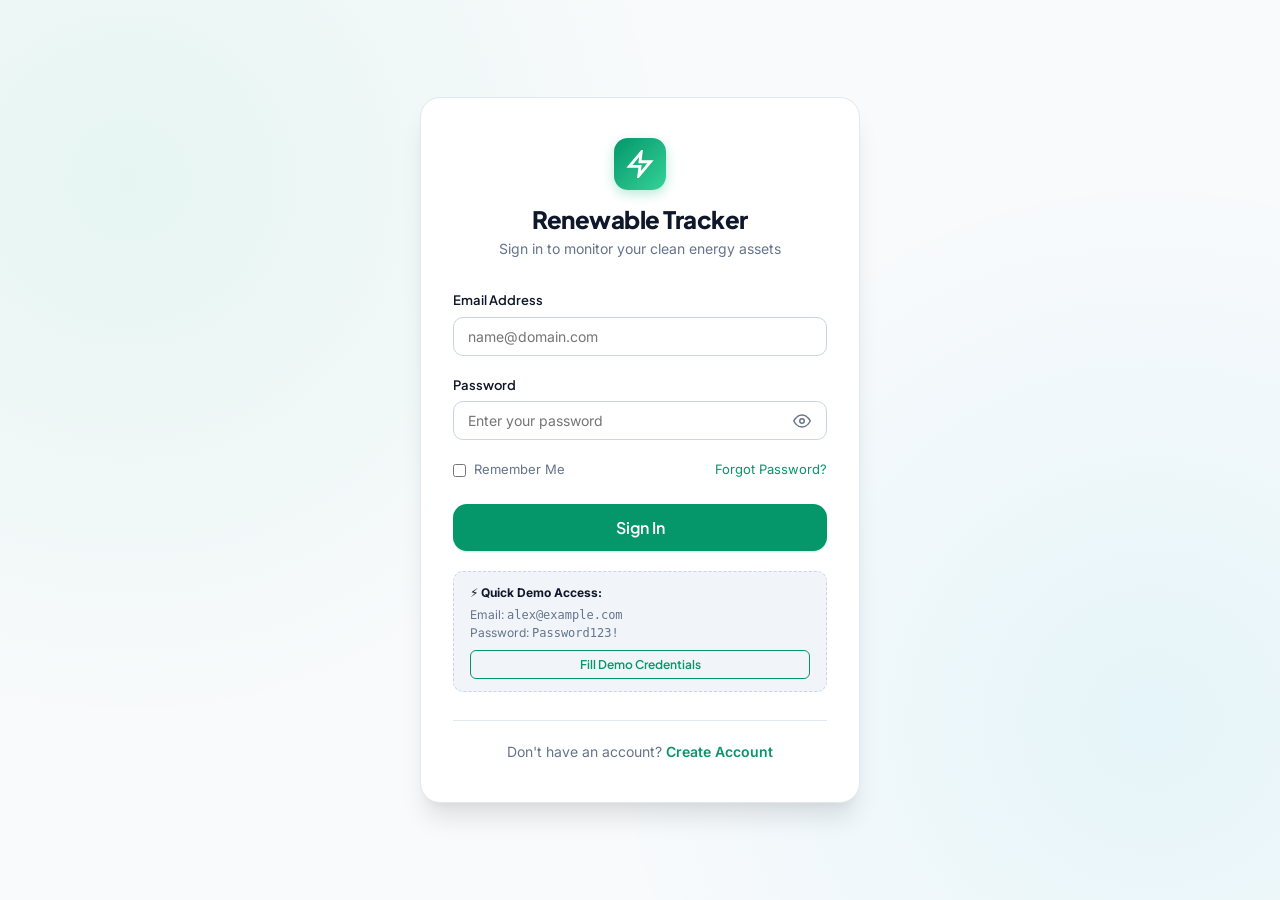
==== frontend/add-energy.html @ 70dec5fd "new changes" ====
<!DOCTYPE html>
<html lang="en">
<head>
  <meta charset="UTF-8">
  <meta name="viewport" content="width=device-width, initial-scale=1.0">
  <title>Add Energy Data & Sources - Renewable Energy Usage Tracker</title>
  <link rel="stylesheet" href="css/style.css">
  <link rel="stylesheet" href="css/dashboard.css">
  <link rel="stylesheet" href="css/responsive.css">
</head>
<body>
  <div id="sidebar-backdrop" class="sidebar-backdrop"></div>

  <div class="app-layout">
    <!-- Sidebar Navigation -->
    <aside class="sidebar">
      <div class="sidebar-header">
        <div class="sidebar-logo-icon">
          <svg width="22" height="22" viewBox="0 0 24 24" fill="none" stroke="currentColor" stroke-width="2.5"><path d="M13 2L3 14h9l-1 8 10-12h-9l1-8z"></path></svg>
        </div>
        <div>
          <div class="sidebar-brand-title">Renewable Tracker</div>
          <div class="sidebar-brand-subtitle">Clean Energy Platform</div>
        </div>
      </div>

      <nav class="sidebar-nav">
        <div class="nav-section-title">Overview</div>
        <a href="dashboard.html" class="nav-link">
          <svg viewBox="0 0 24 24" fill="none" stroke="currentColor" stroke-width="2"><rect x="3" y="3" width="7" height="7"></rect><rect x="14" y="3" width="7" height="7"></rect><rect x="14" y="14" width="7" height="7"></rect><rect x="3" y="14" width="7" height="7"></rect></svg>
          Dashboard
        </a>
        <a href="records.html" class="nav-link">
          <svg viewBox="0 0 24 24" fill="none" stroke="currentColor" stroke-width="2"><line x1="8" y1="6" x2="21" y2="6"></line><line x1="8" y1="12" x2="21" y2="12"></line><line x1="8" y1="18" x2="21" y2="18"></line><line x1="3" y1="6" x2="3.01" y2="6"></line><line x1="3" y1="12" x2="3.01" y2="12"></line><line x1="3" y1="18" x2="3.01" y2="18"></line></svg>
          Energy Records
        </a>
        <a href="add-energy.html" class="nav-link active">
          <svg viewBox="0 0 24 24" fill="none" stroke="currentColor" stroke-width="2"><circle cx="12" cy="12" r="10"></circle><line x1="12" y1="8" x2="12" y2="16"></line><line x1="8" y1="12" x2="16" y2="12"></line></svg>
          Add Energy Data
        </a>

        <div class="nav-section-title">Analysis & Insights</div>
        <a href="analytics.html" class="nav-link">
          <svg viewBox="0 0 24 24" fill="none" stroke="currentColor" stroke-width="2"><polyline points="22 12 18 12 15 21 9 3 6 12 2 12"></polyline></svg>
          Analytics & Trends
        </a>
        <a href="sources.html" class="nav-link">
          <svg viewBox="0 0 24 24" fill="none" stroke="currentColor" stroke-width="2"><circle cx="12" cy="12" r="5"></circle><line x1="12" y1="1" x2="12" y2="3"></line><line x1="12" y1="21" x2="12" y2="23"></line><line x1="4.22" y1="4.22" x2="5.64" y2="5.64"></line><line x1="18.36" y1="18.36" x2="19.78" y2="19.78"></line><line x1="1" y1="12" x2="3" y2="12"></line><line x1="21" y1="12" x2="23" y2="12"></line></svg>
          Renewable Sources
        </a>
        <a href="goals.html" class="nav-link">
          <svg viewBox="0 0 24 24" fill="none" stroke="currentColor" stroke-width="2"><circle cx="12" cy="12" r="10"></circle><circle cx="12" cy="12" r="6"></circle><circle cx="12" cy="12" r="2"></circle></svg>
          Goals
        </a>
        <a href="environmental.html" class="nav-link">
          <svg viewBox="0 0 24 24" fill="none" stroke="currentColor" stroke-width="2"><path d="M11 20A7 7 0 0 1 9.8 6.1C15.5 5 17 4.48 19 2c1 2 2 4.18 2 8 0 5.5-4.78 10-10 10Z"></path></svg>
          Environmental Impact
        </a>
        <a href="savings.html" class="nav-link">
          <svg viewBox="0 0 24 24" fill="none" stroke="currentColor" stroke-width="2"><line x1="12" y1="1" x2="12" y2="23"></line><path d="M17 5H9.5a3.5 3.5 0 0 0 0 7h5a3.5 3.5 0 0 1 0 7H6"></path></svg>
          Savings
        </a>
        <a href="insights.html" class="nav-link">
          <svg viewBox="0 0 24 24" fill="none" stroke="currentColor" stroke-width="2"><polygon points="13 2 3 14 12 14 11 22 21 10 12 10 13 2"></polygon></svg>
          Smart Insights
        </a>

        <div class="nav-section-title">Account</div>
        <a href="profile.html" class="nav-link">
          <svg viewBox="0 0 24 24" fill="none" stroke="currentColor" stroke-width="2"><path d="M20 21v-2a4 4 0 0 0-4-4H8a4 4 0 0 0-4 4v2"></path><circle cx="12" cy="7" r="4"></circle></svg>
          Profile
        </a>
        <a href="settings.html" class="nav-link">
          <svg viewBox="0 0 24 24" fill="none" stroke="currentColor" stroke-width="2"><circle cx="12" cy="12" r="3"></circle><path d="M19.4 15a1.65 1.65 0 0 0 .33 1.82l.06.06a2 2 0 0 1 0 2.83 2 2 0 0 1-2.83 0l-.06-.06a1.65 1.65 0 0 0-1.82-.33 1.65 1.65 0 0 0-1 1.51V21a2 2 0 0 1-2 2 2 2 0 0 1-2-2v-.09A1.65 1.65 0 0 0 9 19.4a1.65 1.65 0 0 0-1.82.33l-.06.06a2 2 0 0 1-2.83 0 2 2 0 0 1 0-2.83l.06-.06a1.65 1.65 0 0 0 .33-1.82 1.65 1.65 0 0 0-1.51-1H3a2 2 0 0 1-2-2 2 2 0 0 1 2-2h.09A1.65 1.65 0 0 0 4.6 9a1.65 1.65 0 0 0-.33-1.82l-.06-.06a2 2 0 0 1 0-2.83 2 2 0 0 1 2.83 0l.06.06a1.65 1.65 0 0 0 1.82.33H9a1.65 1.65 0 0 0 1-1.51V3a2 2 0 0 1 2-2 2 2 0 0 1 2 2v.09a1.65 1.65 0 0 0 1 1.51 1.65 1.65 0 0 0 1.82-.33l.06-.06a2 2 0 0 1 2.83 0 2 2 0 0 1 0 2.83l-.06.06a1.65 1.65 0 0 0-.33 1.82V9a1.65 1.65 0 0 0 1.51 1H21a2 2 0 0 1 2 2 2 2 0 0 1-2 2h-.09a1.65 1.65 0 0 0-1.51 1z"></path></svg>
          Settings
        </a>
      </nav>

      <div class="sidebar-footer">
        <button class="btn btn-secondary btn-sm" style="width: 100%; justify-content: flex-start;" onclick="Auth.logout()">
          <svg width="16" height="16" viewBox="0 0 24 24" fill="none" stroke="currentColor" stroke-width="2"><path d="M9 21H5a2 2 0 0 1-2-2V5a2 2 0 0 1 2-2h4"></path><polyline points="16 17 21 12 16 7"></polyline><line x1="21" y1="12" x2="9" y2="12"></line></svg>
          Logout
        </button>
      </div>
    </aside>

    <!-- Main Wrapper -->
    <main class="main-wrapper">
      <header class="topbar">
        <div class="topbar-left">
          <button id="mobile-menu-btn" class="mobile-menu-toggle" aria-label="Toggle Navigation">
            <svg width="22" height="22" viewBox="0 0 24 24" fill="none" stroke="currentColor" stroke-width="2"><line x1="3" y1="12" x2="21" y2="12"></line><line x1="3" y1="6" x2="21" y2="6"></line><line x1="3" y1="18" x2="21" y2="18"></line></svg>
          </button>
          <span style="font-weight: 700; font-size: 1.125rem;">Automatic Generation & Consumption Portal</span>
        </div>

        <div class="topbar-right">
          <button id="theme-toggle-btn" class="theme-toggle-btn" onclick="UI.toggleTheme()" title="Toggle Theme"></button>
          <div class="user-profile-badge">
            <div id="topbar-user-avatar" class="user-avatar">U</div>
            <span id="topbar-user-name" class="user-name-text">Alex Green</span>
          </div>
        </div>
      </header>

      <div class="content-body">
        <div class="page-header">
          <div>
            <h1 class="page-title">Add Energy Data & Sources</h1>
            <p class="page-subtitle">Automatic generation telemetry, capacity history preservation, manual weather overrides, and energy storage tracking</p>
          </div>
        </div>

        <!-- 2 Columns Grid: Left Sections (1 to 6) | Right Section 7 (Live Preview) -->
        <div style="display: grid; grid-template-columns: 3fr 2fr; gap: 2rem; align-items: start;">
          <div style="display: flex; flex-direction: column; gap: 1.75rem;">

            <!-- ======================================================== -->
            <!-- 1. RENEWABLE SOURCE CONFIGURATION                        -->
            <!-- ======================================================== -->
            <div class="card" id="source-config-card">
              <div class="card-header">
                <div class="step-header">
                  <span class="step-badge">1</span>
                  <div>
                    <h3 class="card-title" style="margin: 0;">Renewable Source Configuration</h3>
                    <p class="text-xs text-muted" style="margin: 0;">Configure your power sources to enable automatic daily generation tracking</p>
                  </div>
                </div>
                <span class="badge badge-success" id="active-sources-badge">0 Active Sources</span>
              </div>
              <div class="card-body">
                <form id="source-config-form" onsubmit="handleSaveSourceConfig(event)">
                  <div style="display: grid; grid-template-columns: 1fr 1fr; gap: 1rem;">
                    <div class="form-group">
                      <label class="form-label" for="cfg-source-type">Source Type *</label>
                      <select id="cfg-source-type" class="form-select" required>
                        <option value="Solar">Solar</option>
                        <option value="Wind">Wind</option>
                        <option value="Hydro">Hydro</option>
                        <option value="Biomass">Biomass</option>
                        <option value="Geothermal">Geothermal</option>
                        <option value="Other Renewable">Other Renewable</option>
                      </select>
                    </div>

                    <div class="form-group">
                      <label class="form-label" for="cfg-capacity">Installed Capacity (kW) *</label>
                      <input type="number" step="0.1" id="cfg-capacity" class="form-control" placeholder="e.g. 5.0" required min="0">
                    </div>
                  </div>

                  <div style="display: grid; grid-template-columns: 1fr 1fr; gap: 1rem;">
                    <div class="form-group">
                      <label class="form-label" for="cfg-expected-gen">Expected Daily Generation (kWh/day) *</label>
                      <input type="number" step="0.1" id="cfg-expected-gen" class="form-control" placeholder="e.g. 15.0" required min="0">
                    </div>

                    <div class="form-group">
                      <label class="form-label" for="cfg-effective-from">Effective From *</label>
                      <input type="date" id="cfg-effective-from" class="form-control" required>
                      <span class="form-hint">Historical records before this date remain preserved.</span>
                    </div>
                  </div>

                  <div style="display: flex; gap: 0.75rem; justify-content: flex-end; margin-top: 0.5rem;">
                    <button type="button" class="btn btn-secondary btn-sm" onclick="resetSourceConfigForm()">
                      + Add Another Source
                    </button>
                    <button type="submit" id="btn-save-source-cfg" class="btn btn-primary btn-sm">
                      Save Source Configuration
                    </button>
                  </div>
                </form>

                <!-- Configured Sources List / Cards -->
                <div style="margin-top: 1.5rem; border-top: 1px solid var(--border-subtle); padding-top: 1rem;">
                  <div style="font-weight: 700; font-size: 0.875rem; margin-bottom: 0.75rem; color: var(--text-muted); display: flex; justify-content: space-between; align-items: center;">
                    <span>Configured Renewable Sources</span>
                    <span class="text-xs text-muted">Click 'View History' to see capacity changes</span>
                  </div>
                  <div id="configured-sources-container" style="display: flex; flex-direction: column; gap: 0.75rem;">
                    <div class="text-sm text-muted">Loading configured sources...</div>
                  </div>
                </div>
              </div>
            </div>

            <!-- ======================================================== -->
            <!-- 2. AUTOMATIC DAILY GENERATION                            -->
            <!-- ======================================================== -->
            <div class="card" id="daily-gen-card">
              <div class="card-header">
                <div class="step-header">
                  <span class="step-badge">2</span>
                  <div>
                    <h3 class="card-title" style="margin: 0;">Automatic Daily Generation</h3>
                    <p class="text-xs text-muted" style="margin: 0;">Normal generation is automatically computed from your active source capacity</p>
                  </div>
                </div>
                <span class="badge badge-success" id="auto-telemetry-badge">⚡ Automatic Active</span>
              </div>
              <div class="card-body">
                <div class="telemetry-banner">
                  <div style="display: flex; align-items: center; justify-content: space-between; flex-wrap: wrap; gap: 0.75rem;">
                    <div>
                      <div class="text-xs text-muted font-semibold uppercase" style="letter-spacing: 0.05em;">Expected Generation for Selected Date</div>
                      <div style="font-size: 1.5rem; font-weight: 800; color: var(--primary-600); margin-top: 0.15rem;">
                        <span id="display-auto-gen">15.0</span> <span style="font-size: 1rem; font-weight: 600;">kWh</span>
                      </div>
                      <div class="text-xs text-muted" id="auto-gen-source-note" style="margin-top: 0.2rem;">
                        Calculated from configured Solar (5.0 kW capacity)
                      </div>
                    </div>
                    <div style="background: rgba(16, 185, 129, 0.15); border-radius: var(--radius-md); padding: 0.5rem 0.875rem; text-align: right;">
                      <div class="text-xs font-bold text-primary" style="text-transform: uppercase;">Zero Daily Entry</div>
                      <div class="text-xs text-muted">Auto-tracked daily</div>
                    </div>
                  </div>
                </div>

                <div style="display: grid; grid-template-columns: 1fr 1fr; gap: 1rem;">
                  <div class="form-group">
                    <label class="form-label" for="record-date">Date *</label>
                    <input type="date" id="record-date" class="form-control" required onchange="handleDateOrSourceChange()">
                  </div>

                  <div class="form-group">
                    <label class="form-label" for="record-source">Renewable Source *</label>
                    <select id="record-source" class="form-select" required onchange="handleDateOrSourceChange()">
                      <option value="Solar">Solar</option>
                      <option value="Wind">Wind</option>
                      <option value="Hydro">Hydro</option>
                      <option value="Biomass">Biomass</option>
                      <option value="Geothermal">Geothermal</option>
                      <option value="Other Renewable">Other Renewable</option>
                    </select>
                  </div>
                </div>

                <!-- ======================================================== -->
                <!-- 3. MANUAL DAILY OVERRIDE                                -->
                <!-- ======================================================== -->
                <div style="background-color: var(--bg-surface-subtle); border-radius: var(--radius-lg); padding: 1.125rem; border: 1px solid var(--border-subtle); margin-top: 0.75rem;">
                  <div style="display: flex; align-items: center; justify-content: space-between;">
                    <div class="step-header">
                      <span class="step-badge warning" style="width: 24px; height: 24px; font-size: 0.75rem;">3</span>
                      <div>
                        <span style="font-weight: 700; font-size: 0.9375rem;">Manual Daily Override</span>
                        <span class="text-xs text-muted" style="display: block;">Use only if weather, rain, or maintenance changed output for this specific date</span>
                      </div>
                    </div>
                    <label class="checkbox-label" style="margin: 0; cursor: pointer; background: var(--bg-surface); padding: 0.35rem 0.75rem; border-radius: var(--radius-md); border: 1px solid var(--border-strong);">
                      <input type="checkbox" id="chk-enable-override" onchange="toggleOverrideFields()">
                      <span class="form-label" style="margin: 0; font-weight: 700; color: #f59e0b;">Override today's generation</span>
                    </label>
                  </div>

                  <!-- Override Inputs (Visible when checked) -->
                  <div id="override-fields-box" style="display: none; margin-top: 1rem; border-top: 1px dashed var(--border-strong); padding-top: 1rem;">
                    <div style="display: grid; grid-template-columns: 1fr 1.5fr; gap: 1rem;">
                      <div class="form-group" style="margin-bottom: 0;">
                        <label class="form-label" for="record-actual-gen">Override Generation (kWh) *</label>
                        <input type="number" step="0.1" id="record-actual-gen" class="form-control" placeholder="e.g. 6.0" min="0">
                      </div>
                      <div class="form-group" style="margin-bottom: 0;">
                        <label class="form-label" for="record-override-reason">Reason for Override *</label>
                        <input type="text" id="record-override-reason" class="form-control" placeholder="e.g. Heavy rain & overcast skies">
                      </div>
                    </div>
                  </div>

                  <!-- Visual Generation Comparison Display -->
                  <div class="gen-comparison-grid">
                    <div class="comparison-box">
                      <div class="comp-label">Automatic Generation</div>
                      <div class="comp-val" id="lbl-auto-val">15.0 kWh</div>
                    </div>
                    <div class="comparison-box">
                      <div class="comp-label">Manual Override</div>
                      <div class="comp-val" id="lbl-override-val" style="color: #f59e0b;">None</div>
                    </div>
                    <div class="comparison-box highlight">
                      <div class="comp-label">Final Generation</div>
                      <div class="comp-val" id="lbl-final-val">15.0 kWh</div>
                    </div>
                  </div>
                </div>

              </div>
            </div>

            <!-- ======================================================== -->
            <!-- 4. ENERGY CONSUMPTION & 5. SURPLUS / STORAGE LEDGER     -->
            <!-- ======================================================== -->
            <div class="card" id="consumption-storage-card">
              <div class="card-header">
                <div class="step-header">
                  <span class="step-badge info">4 & 5</span>
                  <div>
                    <h3 class="card-title" style="margin: 0;">Energy Consumption & Storage Ledger</h3>
                    <p class="text-xs text-muted" style="margin: 0;">Record usage, calculate today's surplus, and dispatch from battery storage</p>
                  </div>
                </div>
              </div>
              <div class="card-body">
                <!-- Section 4: Energy Consumption -->
                <div style="font-weight: 700; font-size: 0.875rem; color: var(--text-main); margin-bottom: 0.75rem; text-transform: uppercase; letter-spacing: 0.05em;">
                  4. Energy Consumption Inputs
                </div>
                <div style="display: grid; grid-template-columns: 1fr 1fr; gap: 1rem;">
                  <div class="form-group">
                    <label class="form-label" for="record-ren-con">Renewable Energy Consumed (kWh) *</label>
                    <input type="number" step="0.1" id="record-ren-con" class="form-control" placeholder="e.g. 10.0" required min="0">
                    <span class="form-hint">Directly utilized from today's clean power output</span>
                  </div>

                  <div class="form-group">
                    <label class="form-label" for="record-grid-con">Grid Energy Consumed (kWh) *</label>
                    <input type="number" step="0.1" id="record-grid-con" class="form-control" placeholder="0.0" value="0.0" min="0">
                    <span class="form-hint">Supplemental energy drawn from fossil grid</span>
                  </div>
                </div>

                <!-- Section 5: Renewable Surplus & Storage -->
                <div style="border-top: 1px solid var(--border-subtle); padding-top: 1rem; margin-top: 0.75rem;">
                  <div style="font-weight: 700; font-size: 0.875rem; color: var(--text-main); margin-bottom: 0.75rem; text-transform: uppercase; letter-spacing: 0.05em; display: flex; align-items: center; justify-content: space-between;">
                    <span>5. Renewable Surplus & Storage Ledger</span>
                    <span class="badge badge-info" id="badge-avail-storage">Available: 0.0 kWh</span>
                  </div>

                  <!-- Live Formula Banner -->
                  <div style="background: rgba(2, 132, 199, 0.08); border: 1px solid rgba(2, 132, 199, 0.2); border-radius: var(--radius-md); padding: 0.875rem 1rem; margin-bottom: 1rem;">
                    <div style="font-size: 0.75rem; color: var(--text-muted); font-weight: 600; margin-bottom: 0.25rem;">
                      SURPLUS & STORAGE FORMULA:
                    </div>
                    <div style="font-size: 0.875rem; font-family: monospace; font-weight: 700; color: var(--text-main);">
                      Previous Storage (<span id="calc-lbl-prev">0.0</span>) + Generation (<span id="calc-lbl-gen">15.0</span>) - Renewable Consumed (<span id="calc-lbl-ren">0.0</span>) = Today's Surplus (<span id="calc-lbl-surplus" class="text-primary">+15.0</span>)
                    </div>
                  </div>

                  <div style="display: grid; grid-template-columns: 1.5fr 1fr; gap: 1rem; align-items: center;">
                    <div class="form-group" style="margin-bottom: 0;">
                      <label class="form-label" for="record-storage-used">Use Stored Renewable Energy (kWh)</label>
                      <input type="number" step="0.1" id="record-storage-used" class="form-control" placeholder="0.0" value="0.0" min="0">
                      <span class="form-hint">Dispatched from battery (Cannot exceed available storage balance)</span>
                    </div>

                    <div style="background: var(--bg-surface-subtle); padding: 0.75rem 1rem; border-radius: var(--radius-md); border: 1px solid var(--border-subtle);">
                      <div class="text-xs text-muted font-semibold">Remaining Battery Storage</div>
                      <div style="font-size: 1.25rem; font-weight: 800; color: #0284c7;" id="lbl-rem-storage-calc">0.0 kWh</div>
                    </div>
                  </div>
                </div>
              </div>
            </div>

            <!-- ======================================================== -->
            <!-- 6. ELECTRICITY TARIFF & CURRENCY                        -->
            <!-- ======================================================== -->
            <div class="card" id="tariff-currency-card">
              <div class="card-header">
                <div class="step-header">
                  <span class="step-badge">6</span>
                  <div>
                    <h3 class="card-title" style="margin: 0;">Electricity Tariff & Currency</h3>
                    <p class="text-xs text-muted" style="margin: 0;">Selected currency and tariff rate apply dynamically to savings and exports</p>
                  </div>
                </div>
              </div>
              <div class="card-body">
                <div style="display: grid; grid-template-columns: 1fr 1fr; gap: 1rem;">
                  <div class="form-group">
                    <label class="form-label" for="record-currency-code">Currency Selection *</label>
                    <select id="record-currency-code" class="form-select" onchange="handleCurrencySelectionChange()">
                      <option value="INR">Indian Rupee (INR ₹)</option>
                      <option value="USD">US Dollar (USD $)</option>
                      <option value="EUR">Euro (EUR €)</option>
                      <option value="GBP">British Pound (GBP £)</option>
                    </select>
                    <span class="form-hint">Updates all currency symbols on this page</span>
                  </div>

                  <div class="form-group">
                    <label class="form-label" for="record-tariff">Grid Electricity Tariff (<span class="currency-sym-label">₹</span>/kWh) *</label>
                    <input type="number" step="0.0001" id="record-tariff" class="form-control" placeholder="9.0" min="0">
                    <span class="form-hint">Example: ₹9/kWh (INR) or $0.12/kWh (USD)</span>
                  </div>
                </div>

                <div class="form-group" style="margin-bottom: 0;">
                  <label class="form-label" for="record-notes">Notes / Telemetry Details</label>
                  <input type="text" id="record-notes" class="form-control" placeholder="Optional notes (e.g. Inverter #1, morning peak output)...">
                </div>

                <div style="display: flex; align-items: center; justify-content: flex-end; gap: 0.75rem; margin-top: 1.5rem; border-top: 1px solid var(--border-subtle); padding-top: 1.25rem;">
                  <a href="records.html" class="btn btn-secondary">Cancel</a>
                  <button type="button" id="btn-save-another" class="btn btn-outline" onclick="handleSaveEnergyRecord(null, true)">
                    Save & Add Another Source
                  </button>
                  <button type="button" id="btn-save-record" class="btn btn-primary" onclick="handleSaveEnergyRecord(null, false)">
                    Save Energy Record
                  </button>
                </div>
              </div>
            </div>

          </div>

          <!-- ======================================================== -->
          <!-- 7. LIVE CALCULATIONS PREVIEW (STICKY RIGHT SIDEBAR)      -->
          <!-- ======================================================== -->
          <div style="position: sticky; top: 1.5rem; display: flex; flex-direction: column; gap: 1.25rem;">
            <div class="card" style="background: linear-gradient(135deg, var(--bg-surface), var(--bg-surface-subtle)); box-shadow: var(--shadow-lg);">
              <div class="card-header">
                <div class="step-header">
                  <span class="step-badge" style="background: #0284c7;">7</span>
                  <h3 class="card-title" style="margin: 0;">Live Calculations Preview</h3>
                </div>
                <span class="badge badge-success">Real-Time</span>
              </div>
              <div class="card-body">
                <!-- Detailed Storage Ledger Box -->
                <div style="background: rgba(16, 185, 129, 0.08); border: 1px solid rgba(16, 185, 129, 0.25); border-radius: var(--radius-md); padding: 1rem; margin-bottom: 1.25rem;">
                  <div style="font-weight: 700; font-size: 0.8125rem; color: var(--primary-700); margin-bottom: 0.5rem; display: flex; align-items: center; justify-content: space-between;">
                    <span>🔋 Storage Ledger Breakdown</span>
                    <span class="badge badge-neutral" style="font-size: 0.65rem;">Auto-Balanced</span>
                  </div>
                  <div style="display: grid; grid-template-columns: 1fr 1fr; gap: 0.5rem; font-size: 0.8125rem;">
                    <div><span class="text-muted">Previous Storage:</span> <strong id="prev-storage-bal">0.0 kWh</strong></div>
                    <div><span class="text-muted">Final Generation:</span> <strong id="preview-gen-val" class="text-primary">15.0 kWh</strong></div>
                    <div><span class="text-muted">Renewable Consumed:</span> <strong id="preview-ren-con-val">0.0 kWh</strong></div>
                    <div><span class="text-muted">Today's Surplus:</span> <strong id="preview-surplus-val" class="text-primary">+15.0 kWh</strong></div>
                    <div><span class="text-muted">Storage Used:</span> <strong id="preview-stor-used-val" style="color: #0284c7;">0.0 kWh</strong></div>
                    <div><span class="text-muted">Remaining Storage:</span> <strong id="preview-rem-storage" class="font-bold text-primary">15.0 kWh</strong></div>
                  </div>
                </div>

                <div style="margin-bottom: 1.25rem;">
                  <div class="text-xs text-muted font-semibold uppercase">Total Electricity Consumed</div>
                  <div id="preview-total-consumed" class="font-bold text-2xl" style="color: var(--text-main); margin-top: 0.15rem;">0.0 kWh</div>
                  <div class="text-xs text-muted">(Renewable Consumed + Storage Used + Grid Consumed)</div>
                </div>

                <div style="margin-bottom: 1.25rem;">
                  <div class="text-xs text-muted font-semibold uppercase">Renewable Energy Share</div>
                  <div id="preview-ren-pct" class="font-bold text-2xl text-primary" style="margin-top: 0.15rem;">0%</div>
                  <div class="text-xs text-muted">((Clean Consumed / Total Consumed) × 100)</div>
                </div>

                <div style="margin-bottom: 1.25rem;">
                  <div class="text-xs text-muted font-semibold uppercase">Estimated CO2 Avoided</div>
                  <div id="preview-co2" class="font-bold text-2xl text-primary" style="margin-top: 0.15rem;">0.00 kg CO2</div>
                  <div class="text-xs text-muted">(Clean Consumed × 0.82 kg/kWh)</div>
                </div>

                <div style="border-top: 1px solid var(--border-subtle); padding-top: 1rem;">
                  <div class="text-xs text-muted font-semibold uppercase">Estimated Cost Savings</div>
                  <div id="preview-savings" class="font-bold text-3xl" style="color: #f59e0b; margin-top: 0.15rem;">₹0.00</div>
                  <div class="text-xs text-muted">Calculated at <span id="preview-rate-label">₹9.00</span>/kWh tariff rate</div>
                </div>
              </div>
            </div>

            <!-- Zero Entry Automation UX Guide -->
            <div style="background-color: var(--bg-surface); border: 1px solid var(--border-subtle); border-radius: var(--radius-lg); padding: 1.25rem; font-size: 0.8125rem; color: var(--text-muted);">
              <div style="font-weight: 700; color: var(--text-main); margin-bottom: 0.375rem; display: flex; align-items: center; gap: 0.375rem;">
                <svg width="16" height="16" viewBox="0 0 24 24" fill="none" stroke="#10b981" stroke-width="2.5"><circle cx="12" cy="12" r="10"></circle><line x1="12" y1="16" x2="12" y2="12"></line><line x1="12" y1="8" x2="12.01" y2="8"></line></svg>
                Automatic Tracking Workflow
              </div>
              Once you configure your sources in <strong>Section 1</strong> (e.g. Solar 15 kWh/day, Wind 10 kWh/day), daily generation is filled automatically for every date. You only enter actual consumption or occasional weather overrides!
            </div>
          </div>
        </div>
      </div>
    </main>
  </div>

  <!-- Edit Source Configuration Modal -->
  <div id="edit-source-modal" class="modal-backdrop">
    <div class="modal-card">
      <form onsubmit="handleSaveEditedSource(event)">
        <input type="hidden" id="edit-source-id">
        <div class="modal-header">
          <h3 class="modal-title">Edit Renewable Source Configuration</h3>
          <button type="button" class="btn btn-sm btn-secondary" onclick="UI.closeModal('edit-source-modal')">&times;</button>
        </div>
        <div class="modal-body">
          <div class="form-group">
            <label class="form-label" for="edit-source-type">Source Type</label>
            <select id="edit-source-type" class="form-select" required>
              <option value="Solar">Solar</option>
              <option value="Wind">Wind</option>
              <option value="Hydro">Hydro</option>
              <option value="Biomass">Biomass</option>
              <option value="Geothermal">Geothermal</option>
              <option value="Other Renewable">Other Renewable</option>
            </select>
          </div>
          <div style="display: grid; grid-template-columns: 1fr 1fr; gap: 1rem;">
            <div class="form-group">
              <label class="form-label" for="edit-capacity">Installed Capacity (kW)</label>
              <input type="number" step="0.1" id="edit-capacity" class="form-control" required min="0">
            </div>
            <div class="form-group">
              <label class="form-label" for="edit-expected-gen">Expected Daily Gen (kWh/day)</label>
              <input type="number" step="0.1" id="edit-expected-gen" class="form-control" required min="0">
            </div>
          </div>
          <div class="form-group">
            <label class="form-label" for="edit-effective-from">New Effective Date</label>
            <input type="date" id="edit-effective-from" class="form-control" required>
            <span class="form-hint">Historical capacity and expected generation before this date will be preserved.</span>
          </div>
          <div class="form-group">
            <label class="checkbox-label">
              <input type="checkbox" id="edit-source-active">
              <span class="form-label" style="margin: 0;">Source is Active</span>
            </label>
          </div>
        </div>
        <div class="modal-footer">
          <button type="button" class="btn btn-secondary" onclick="UI.closeModal('edit-source-modal')">Cancel</button>
          <button type="submit" class="btn btn-primary">Save & Preserve History</button>
        </div>
      </form>
    </div>
  </div>

  <!-- View Source Capacity History Modal -->
  <div id="source-history-modal" class="modal-backdrop">
    <div class="modal-card" style="max-width: 580px;">
      <div class="modal-header">
        <h3 class="modal-title">Source Configuration History (<span id="hist-source-name">Solar</span>)</h3>
        <button class="btn btn-sm btn-secondary" onclick="UI.closeModal('source-history-modal')">&times;</button>
      </div>
      <div class="modal-body">
        <p class="text-xs text-muted" style="margin-bottom: 1rem;">
          Chronological record of all capacity expansions and expected daily generation changes.
        </p>
        <div class="table-responsive">
          <table class="data-table">
            <thead>
              <tr>
                <th>Effective Period</th>
                <th>Capacity (kW)</th>
                <th>Expected (kWh/day)</th>
              </tr>
            </thead>
            <tbody id="source-history-tbody">
              <tr><td colspan="3" class="text-center text-muted">Loading history...</td></tr>
            </tbody>
          </table>
        </div>
      </div>
      <div class="modal-footer">
        <button class="btn btn-secondary" onclick="UI.closeModal('source-history-modal')">Close</button>
      </div>
    </div>
  </div>

  <script src="js/config.js"></script>
  <script src="js/demo-data.js"></script>
  <script src="js/api.js"></script>
  <script src="js/ui.js"></script>
  <script src="js/auth.js"></script>
  <script src="js/add-energy.js"></script>
</body>
</html>
---- frontend/css/style.css ----
/* ============================================================
   Renewable Energy Usage Tracker - Global Design System & Tokens
   ============================================================ */
@import url('https://fonts.googleapis.com/css2?family=Plus+Jakarta+Sans:wght@400;500;600;700;800&family=Inter:wght@300;400;500;600;700&display=swap');

:root {
  /* Color Palette - Eco Emerald & Clean Slate */
  --primary-50: #ecfdf5;
  --primary-100: #d1fae5;
  --primary-200: #a7f3d0;
  --primary-300: #6ee7b7;
  --primary-400: #34d399;
  --primary-500: #10b981;
  --primary-600: #059669;
  --primary-700: #047857;
  --primary-800: #065f46;
  --primary-900: #064e3b;

  --secondary-500: #0284c7;
  --solar-color: #f59e0b;
  --wind-color: #06b6d4;
  --hydro-color: #3b82f6;
  --biomass-color: #84cc16;
  --geothermal-color: #f97316;
  --other-color: #8b5cf6;

  /* Theme Tokens - Light Mode Default */
  --bg-app: #f8fafc;
  --bg-surface: #ffffff;
  --bg-surface-subtle: #f1f5f9;
  --bg-sidebar: #0f172a;
  --bg-sidebar-hover: #1e293b;
  --text-sidebar: #94a3b8;
  --text-sidebar-active: #ffffff;

  --border-subtle: #e2e8f0;
  --border-strong: #cbd5e1;

  --text-main: #0f172a;
  --text-muted: #64748b;
  --text-subtle: #94a3b8;

  --success-bg: #ecfdf5;
  --success-text: #047857;
  --warning-bg: #fffbeb;
  --warning-text: #b45309;
  --danger-bg: #fef2f2;
  --danger-text: #b91c1c;
  --info-bg: #f0f9ff;
  --info-text: #0369a1;

  --shadow-sm: 0 1px 2px 0 rgb(0 0 0 / 0.05);
  --shadow-md: 0 4px 6px -1px rgb(0 0 0 / 0.07), 0 2px 4px -2px rgb(0 0 0 / 0.05);
  --shadow-lg: 0 10px 15px -3px rgb(0 0 0 / 0.08), 0 4px 6px -4px rgb(0 0 0 / 0.04);
  --shadow-xl: 0 20px 25px -5px rgb(0 0 0 / 0.1), 0 8px 10px -6px rgb(0 0 0 / 0.05);

  --radius-sm: 6px;
  --radius-md: 10px;
  --radius-lg: 14px;
  --radius-xl: 20px;
  --radius-full: 9999px;

  --font-heading: 'Plus Jakarta Sans', system-ui, -apple-system, sans-serif;
  --font-body: 'Inter', system-ui, -apple-system, sans-serif;
  --transition-fast: 150ms cubic-bezier(0.4, 0, 0.2, 1);
  --transition-normal: 250ms cubic-bezier(0.4, 0, 0.2, 1);
}

[data-theme='dark'] {
  --bg-app: #090d16;
  --bg-surface: #111827;
  --bg-surface-subtle: #1f2937;
  --bg-sidebar: #0b0f19;
  --bg-sidebar-hover: #172033;
  --text-sidebar: #9ca3af;
  --text-sidebar-active: #f3f4f6;

  --border-subtle: #1f2937;
  --border-strong: #374151;

  --text-main: #f9fafb;
  --text-muted: #9ca3af;
  --text-subtle: #6b7280;

  --success-bg: rgba(16, 185, 129, 0.15);
  --success-text: #34d399;
  --warning-bg: rgba(245, 158, 11, 0.15);
  --warning-text: #fbbf24;
  --danger-bg: rgba(239, 68, 68, 0.15);
  --danger-text: #f87171;
  --info-bg: rgba(14, 165, 233, 0.15);
  --info-text: #38bdf8;

  --shadow-sm: 0 1px 2px 0 rgb(0 0 0 / 0.4);
  --shadow-md: 0 4px 6px -1px rgb(0 0 0 / 0.5);
  --shadow-lg: 0 10px 15px -3px rgb(0 0 0 / 0.6);
}

/* Reset & Base Setup */
*, *::before, *::after {
  box-sizing: border-box;
  margin: 0;
  padding: 0;
}

html {
  font-size: 16px;
  scroll-behavior: smooth;
}

body {
  font-family: var(--font-body);
  background-color: var(--bg-app);
  color: var(--text-main);
  line-height: 1.5;
  -webkit-font-smoothing: antialiased;
  -moz-osx-font-smoothing: grayscale;
  min-height: 100vh;
}

h1, h2, h3, h4, h5, h6 {
  font-family: var(--font-heading);
  font-weight: 700;
  line-height: 1.25;
  color: var(--text-main);
  letter-spacing: -0.02em;
}

a {
  color: var(--primary-600);
  text-decoration: none;
  transition: color var(--transition-fast);
}

a:hover {
  color: var(--primary-700);
}

/* Typography Utilities */
.text-xs { font-size: 0.75rem; }
.text-sm { font-size: 0.875rem; }
.text-base { font-size: 1rem; }
.text-lg { font-size: 1.125rem; }
.text-xl { font-size: 1.25rem; }
.text-2xl { font-size: 1.5rem; }
.text-3xl { font-size: 1.875rem; }
.font-semibold { font-weight: 600; }
.font-bold { font-weight: 700; }
.text-muted { color: var(--text-muted); }
.text-subtle { color: var(--text-subtle); }
.text-primary { color: var(--primary-600); }

/* Buttons */
.btn {
  display: inline-flex;
  align-items: center;
  justify-content: center;
  gap: 0.5rem;
  padding: 0.625rem 1.25rem;
  font-family: var(--font-heading);
  font-size: 0.875rem;
  font-weight: 600;
  border-radius: var(--radius-md);
  border: 1px solid transparent;
  cursor: pointer;
  transition: all var(--transition-fast);
  text-align: center;
  white-space: nowrap;
  user-select: none;
}

.btn:disabled {
  opacity: 0.6;
  cursor: not-allowed;
}

.btn-primary {
  background-color: var(--primary-600);
  color: #ffffff;
  box-shadow: 0 1px 2px rgba(5, 150, 105, 0.2);
}

.btn-primary:hover:not(:disabled) {
  background-color: var(--primary-700);
  box-shadow: 0 4px 6px -1px rgba(5, 150, 105, 0.3);
}

.btn-secondary {
  background-color: var(--bg-surface);
  color: var(--text-main);
  border-color: var(--border-strong);
}

.btn-secondary:hover:not(:disabled) {
  background-color: var(--bg-surface-subtle);
  border-color: var(--text-subtle);
}

.btn-outline {
  background: transparent;
  color: var(--primary-600);
  border-color: var(--primary-600);
}

.btn-outline:hover:not(:disabled) {
  background-color: var(--primary-50);
}

.btn-danger {
  background-color: var(--danger-text);
  color: #ffffff;
}

.btn-danger:hover:not(:disabled) {
  background-color: #991b1b;
}

.btn-sm {
  padding: 0.375rem 0.75rem;
  font-size: 0.75rem;
  border-radius: var(--radius-sm);
}

.btn-lg {
  padding: 0.75rem 1.5rem;
  font-size: 1rem;
  border-radius: var(--radius-lg);
}

/* Badges */
.badge {
  display: inline-flex;
  align-items: center;
  gap: 0.375rem;
  padding: 0.25rem 0.625rem;
  font-size: 0.75rem;
  font-weight: 600;
  border-radius: var(--radius-full);
}

.badge-solar { background-color: rgba(245, 158, 11, 0.15); color: #d97706; }
.badge-wind { background-color: rgba(6, 182, 212, 0.15); color: #0891b2; }
.badge-hydro { background-color: rgba(59, 130, 246, 0.15); color: #2563eb; }
.badge-biomass { background-color: rgba(132, 204, 22, 0.15); color: #65a30d; }
.badge-geothermal { background-color: rgba(249, 115, 22, 0.15); color: #ea580c; }
.badge-other { background-color: rgba(139, 92, 246, 0.15); color: #7c3aed; }
.badge-success { background-color: var(--success-bg); color: var(--success-text); }
.badge-warning { background-color: var(--warning-bg); color: var(--warning-text); }
.badge-danger { background-color: var(--danger-bg); color: var(--danger-text); }
.badge-neutral { background-color: var(--bg-surface-subtle); color: var(--text-muted); }

/* Form Controls */
.form-group {
  display: flex;
  flex-direction: column;
  gap: 0.375rem;
  margin-bottom: 1.25rem;
}

.form-label {
  font-family: var(--font-heading);
  font-size: 0.8125rem;
  font-weight: 600;
  color: var(--text-main);
}

.form-control, .form-select, .form-textarea {
  width: 100%;
  padding: 0.625rem 0.875rem;
  font-family: var(--font-body);
  font-size: 0.875rem;
  color: var(--text-main);
  background-color: var(--bg-surface);
  border: 1px solid var(--border-strong);
  border-radius: var(--radius-md);
  outline: none;
  transition: border-color var(--transition-fast), box-shadow var(--transition-fast);
}

.form-control:focus, .form-select:focus, .form-textarea:focus {
  border-color: var(--primary-500);
  box-shadow: 0 0 0 3px rgba(16, 185, 129, 0.15);
}

.form-textarea {
  min-height: 80px;
  resize: vertical;
}

.form-hint {
  font-size: 0.75rem;
  color: var(--text-muted);
}

/* Toast Notifications Container */
#toast-container {
  position: fixed;
  top: 1.5rem;
  right: 1.5rem;
  z-index: 9999;
  display: flex;
  flex-direction: column;
  gap: 0.75rem;
  pointer-events: none;
}

.toast {
  pointer-events: auto;
  min-width: 300px;
  max-width: 420px;
  background-color: var(--bg-surface);
  color: var(--text-main);
  padding: 1rem 1.25rem;
  border-radius: var(--radius-lg);
  border-left: 4px solid var(--primary-600);
  box-shadow: var(--shadow-xl);
  display: flex;
  align-items: flex-start;
  gap: 0.75rem;
  animation: toastIn 0.3s cubic-bezier(0.16, 1, 0.3, 1);
  transition: opacity 0.3s, transform 0.3s;
}

.toast.toast-error { border-left-color: var(--danger-text); }
.toast.toast-warning { border-left-color: var(--warning-text); }
.toast.toast-info { border-left-color: var(--secondary-500); }

.toast-content { flex: 1; }
.toast-title { font-weight: 600; font-size: 0.875rem; margin-bottom: 0.125rem; }
.toast-message { font-size: 0.8125rem; color: var(--text-muted); }
.toast-close { background: none; border: none; color: var(--text-subtle); cursor: pointer; padding: 0.25rem; }

@keyframes toastIn {
  from { opacity: 0; transform: translateY(-12px) scale(0.95); }
  to { opacity: 1; transform: translateY(0) scale(1); }
}

/* Modal Overlay & Card */
.modal-backdrop {
  position: fixed;
  inset: 0;
  background-color: rgba(15, 23, 42, 0.65);
  backdrop-filter: blur(4px);
  z-index: 999;
  display: flex;
  align-items: center;
  justify-content: center;
  padding: 1rem;
  opacity: 0;
  visibility: hidden;
  transition: opacity var(--transition-normal), visibility var(--transition-normal);
}

.modal-backdrop.active {
  opacity: 1;
  visibility: visible;
}

.modal-card {
  background-color: var(--bg-surface);
  border-radius: var(--radius-xl);
  border: 1px solid var(--border-subtle);
  box-shadow: var(--shadow-xl);
  width: 100%;
  max-width: 540px;
  max-height: 90vh;
  overflow-y: auto;
  transform: translateY(20px) scale(0.96);
  transition: transform var(--transition-normal);
}

.modal-backdrop.active .modal-card {
  transform: translateY(0) scale(1);
}

.modal-header {
  display: flex;
  align-items: center;
  justify-content: space-between;
  padding: 1.25rem 1.5rem;
  border-bottom: 1px solid var(--border-subtle);
}

.modal-body {
  padding: 1.5rem;
}

.modal-footer {
  display: flex;
  align-items: center;
  justify-content: flex-end;
  gap: 0.75rem;
  padding: 1.25rem 1.5rem;
  border-top: 1px solid var(--border-subtle);
  background-color: var(--bg-surface-subtle);
  border-bottom-left-radius: var(--radius-xl);
  border-bottom-right-radius: var(--radius-xl);
}

/* Demo Mode Global Indicator Bar */
.demo-banner {
  background: linear-gradient(90deg, #d97706, #f59e0b);
  color: #ffffff;
  padding: 0.375rem 1rem;
  font-size: 0.75rem;
  font-weight: 600;
  display: flex;
  align-items: center;
  justify-content: space-between;
  z-index: 10000;
}
---- frontend/css/dashboard.css ----
/* ============================================================
   Dashboard & Application Layout CSS
   ============================================================ */

.app-layout {
  display: flex;
  min-height: 100vh;
  background-color: var(--bg-app);
}

/* Sidebar Styles */
.sidebar {
  width: 260px;
  background-color: var(--bg-sidebar);
  color: var(--text-sidebar);
  display: flex;
  flex-direction: column;
  position: fixed;
  top: 0;
  bottom: 0;
  left: 0;
  z-index: 50;
  transition: transform var(--transition-normal);
  border-right: 1px solid rgba(255, 255, 255, 0.05);
}

.sidebar-header {
  padding: 1.5rem 1.25rem;
  display: flex;
  align-items: center;
  gap: 0.75rem;
  border-bottom: 1px solid rgba(255, 255, 255, 0.08);
}

.sidebar-logo-icon {
  width: 38px;
  height: 38px;
  border-radius: var(--radius-md);
  background: linear-gradient(135deg, var(--primary-500), var(--primary-700));
  display: flex;
  align-items: center;
  justify-content: center;
  color: #ffffff;
  font-weight: 800;
  font-size: 1.125rem;
}

.sidebar-brand-title {
  font-size: 1rem;
  font-weight: 700;
  color: #ffffff;
  letter-spacing: -0.01em;
}

.sidebar-brand-subtitle {
  font-size: 0.6875rem;
  color: #64748b;
  text-transform: uppercase;
  letter-spacing: 0.05em;
}

.sidebar-nav {
  flex: 1;
  padding: 1rem 0.75rem;
  overflow-y: auto;
  display: flex;
  flex-direction: column;
  gap: 0.25rem;
}

.nav-section-title {
  font-size: 0.6875rem;
  text-transform: uppercase;
  letter-spacing: 0.08em;
  color: #475569;
  font-weight: 700;
  padding: 0.75rem 0.75rem 0.25rem;
}

.nav-link {
  display: flex;
  align-items: center;
  gap: 0.75rem;
  padding: 0.625rem 0.875rem;
  border-radius: var(--radius-md);
  color: var(--text-sidebar);
  font-size: 0.875rem;
  font-weight: 500;
  transition: all var(--transition-fast);
}

.nav-link:hover {
  background-color: var(--bg-sidebar-hover);
  color: var(--text-sidebar-active);
}

.nav-link.active {
  background-color: var(--primary-600);
  color: #ffffff;
  font-weight: 600;
  box-shadow: 0 4px 12px rgba(5, 150, 105, 0.25);
}

.nav-link svg {
  width: 18px;
  height: 18px;
  flex-shrink: 0;
}

.sidebar-footer {
  padding: 1rem 0.75rem;
  border-top: 1px solid rgba(255, 255, 255, 0.08);
}

/* Main Content Area */
.main-wrapper {
  flex: 1;
  margin-left: 260px;
  display: flex;
  flex-direction: column;
  min-height: 100vh;
}

.topbar {
  height: 68px;
  background-color: var(--bg-surface);
  border-bottom: 1px solid var(--border-subtle);
  display: flex;
  align-items: center;
  justify-content: space-between;
  padding: 0 2rem;
  position: sticky;
  top: 0;
  z-index: 40;
}

.topbar-left {
  display: flex;
  align-items: center;
  gap: 1rem;
}

.mobile-menu-toggle {
  display: none;
  background: none;
  border: none;
  color: var(--text-main);
  cursor: pointer;
  padding: 0.5rem;
}

.topbar-right {
  display: flex;
  align-items: center;
  gap: 1rem;
}

.theme-toggle-btn {
  background: var(--bg-surface-subtle);
  border: 1px solid var(--border-subtle);
  border-radius: var(--radius-md);
  width: 38px;
  height: 38px;
  display: flex;
  align-items: center;
  justify-content: center;
  cursor: pointer;
  color: var(--text-muted);
  transition: all var(--transition-fast);
}

.theme-toggle-btn:hover {
  color: var(--text-main);
  background-color: var(--border-subtle);
}

.user-profile-badge {
  display: flex;
  align-items: center;
  gap: 0.625rem;
  padding: 0.375rem 0.75rem;
  background-color: var(--bg-surface-subtle);
  border-radius: var(--radius-full);
  border: 1px solid var(--border-subtle);
}

.user-avatar {
  width: 30px;
  height: 30px;
  border-radius: 50%;
  background-color: var(--primary-600);
  color: #ffffff;
  display: flex;
  align-items: center;
  justify-content: center;
  font-weight: 700;
  font-size: 0.8125rem;
}

.user-name-text {
  font-size: 0.8125rem;
  font-weight: 600;
  color: var(--text-main);
}

/* Page Content Body */
.content-body {
  padding: 2rem;
  flex: 1;
}

.page-header {
  display: flex;
  align-items: flex-start;
  justify-content: space-between;
  margin-bottom: 2rem;
  gap: 1rem;
  flex-wrap: wrap;
}

.page-title {
  font-size: 1.625rem;
  font-weight: 800;
  color: var(--text-main);
}

.page-subtitle {
  font-size: 0.875rem;
  color: var(--text-muted);
  margin-top: 0.25rem;
}

.page-actions {
  display: flex;
  align-items: center;
  gap: 0.75rem;
  flex-wrap: wrap;
}

/* KPI Cards Grid */
.kpi-grid {
  display: grid;
  grid-template-columns: repeat(auto-fit, minmax(220px, 1fr));
  gap: 1.25rem;
  margin-bottom: 2rem;
}

.kpi-card {
  background-color: var(--bg-surface);
  border-radius: var(--radius-lg);
  border: 1px solid var(--border-subtle);
  padding: 1.25rem;
  box-shadow: var(--shadow-sm);
  display: flex;
  flex-direction: column;
  justify-content: space-between;
  position: relative;
  overflow: hidden;
  transition: transform var(--transition-fast), box-shadow var(--transition-fast);
}

.kpi-card:hover {
  transform: translateY(-2px);
  box-shadow: var(--shadow-md);
}

.kpi-header {
  display: flex;
  align-items: center;
  justify-content: space-between;
  margin-bottom: 0.75rem;
}

.kpi-title {
  font-size: 0.8125rem;
  font-weight: 600;
  color: var(--text-muted);
  text-transform: uppercase;
  letter-spacing: 0.03em;
}

.kpi-icon-wrap {
  width: 36px;
  height: 36px;
  border-radius: var(--radius-md);
  display: flex;
  align-items: center;
  justify-content: center;
}

.kpi-value {
  font-family: var(--font-heading);
  font-size: 1.75rem;
  font-weight: 800;
  color: var(--text-main);
  line-height: 1.1;
  margin-bottom: 0.25rem;
}

.kpi-unit {
  font-size: 0.875rem;
  font-weight: 500;
  color: var(--text-muted);
  margin-left: 0.25rem;
}

.kpi-footer {
  font-size: 0.75rem;
  color: var(--text-muted);
  display: flex;
  align-items: center;
  gap: 0.375rem;
  margin-top: 0.5rem;
}

/* Color variations for KPI cards */
.kpi-emerald .kpi-icon-wrap { background-color: var(--primary-50); color: var(--primary-600); }
.kpi-amber .kpi-icon-wrap { background-color: #fef3c7; color: #d97706; }
.kpi-cyan .kpi-icon-wrap { background-color: #cffafe; color: #0891b2; }
.kpi-blue .kpi-icon-wrap { background-color: #dbeafe; color: #2563eb; }
.kpi-purple .kpi-icon-wrap { background-color: #ede9fe; color: #7c3aed; }
.kpi-rose .kpi-icon-wrap { background-color: #ffe4e6; color: #e11d48; }

/* Content Cards & Sections */
.card {
  background-color: var(--bg-surface);
  border-radius: var(--radius-lg);
  border: 1px solid var(--border-subtle);
  box-shadow: var(--shadow-sm);
  margin-bottom: 1.75rem;
  overflow: hidden;
}

.card-header {
  padding: 1.25rem 1.5rem;
  border-bottom: 1px solid var(--border-subtle);
  display: flex;
  align-items: center;
  justify-content: space-between;
}

.card-title {
  font-size: 1.125rem;
  font-weight: 700;
  color: var(--text-main);
}

.card-body {
  padding: 1.5rem;
}

/* Charts Grid */
.charts-grid {
  display: grid;
  grid-template-columns: repeat(auto-fit, minmax(400px, 1fr));
  gap: 1.5rem;
  margin-bottom: 1.75rem;
}

.chart-container {
  position: relative;
  height: 300px;
  width: 100%;
}

/* Data Tables */
.table-responsive {
  width: 100%;
  overflow-x: auto;
}

.data-table {
  width: 100%;
  border-collapse: collapse;
  text-align: left;
  font-size: 0.875rem;
}

.data-table th {
  background-color: var(--bg-surface-subtle);
  padding: 0.75rem 1rem;
  font-weight: 600;
  color: var(--text-muted);
  border-bottom: 1px solid var(--border-subtle);
  white-space: nowrap;
  font-family: var(--font-heading);
}

.data-table td {
  padding: 0.875rem 1rem;
  border-bottom: 1px solid var(--border-subtle);
  color: var(--text-main);
  white-space: nowrap;
}

.data-table tbody tr:hover {
  background-color: var(--bg-surface-subtle);
}

.table-actions {
  display: flex;
  align-items: center;
  gap: 0.375rem;
}

/* Filters Toolbar */
.toolbar {
  display: flex;
  align-items: center;
  justify-content: space-between;
  gap: 1rem;
  flex-wrap: wrap;
  margin-bottom: 1.25rem;
  background-color: var(--bg-surface);
  padding: 1rem 1.25rem;
  border-radius: var(--radius-lg);
  border: 1px solid var(--border-subtle);
}

.toolbar-group {
  display: flex;
  align-items: center;
  gap: 0.75rem;
  flex-wrap: wrap;
}

/* Search input wrap */
.search-wrap {
  position: relative;
  min-width: 220px;
}

.search-wrap input {
  padding-left: 2.25rem;
}

.search-icon {
  position: absolute;
  left: 0.75rem;
  top: 50%;
  transform: translateY(-50%);
  color: var(--text-muted);
  pointer-events: none;
}

/* Progress Meter */
.progress-bar-container {
  width: 100%;
  height: 8px;
  background-color: var(--bg-surface-subtle);
  border-radius: var(--radius-full);
  overflow: hidden;
  margin: 0.5rem 0;
}

.progress-bar-fill {
  height: 100%;
  background: linear-gradient(90deg, var(--primary-500), var(--primary-400));
  border-radius: var(--radius-full);
  transition: width 0.5s ease;
}

/* Insights Cards */
.insight-card {
  padding: 1.25rem;
  border-radius: var(--radius-lg);
  border: 1px solid var(--border-subtle);
  background-color: var(--bg-surface);
  margin-bottom: 1rem;
  display: flex;
  gap: 1rem;
  align-items: flex-start;
  transition: transform var(--transition-fast);
}

.insight-card:hover {
  transform: translateX(4px);
}

.insight-icon-box {
  width: 44px;
  height: 44px;
  border-radius: var(--radius-md);
  background-color: var(--primary-50);
  color: var(--primary-600);
  display: flex;
  align-items: center;
  justify-content: center;
  flex-shrink: 0;
}

.insight-title {
  font-size: 1rem;
  font-weight: 700;
  color: var(--text-main);
  margin-bottom: 0.25rem;
}

.insight-message {
  font-size: 0.875rem;
  color: var(--text-muted);
  line-height: 1.5;
}

/* Pagination bar */
.pagination-wrap {
  display: flex;
  align-items: center;
  justify-content: space-between;
  padding: 1rem 1.5rem;
  border-top: 1px solid var(--border-subtle);
}

/* Step badges & Section Header styling for Add Energy Portal */
.step-header {
  display: flex;
  align-items: center;
  gap: 0.75rem;
}

.step-badge {
  display: inline-flex;
  align-items: center;
  justify-content: center;
  width: 28px;
  height: 28px;
  border-radius: var(--radius-full);
  background: var(--primary-500);
  color: #ffffff;
  font-weight: 800;
  font-size: 0.8125rem;
  flex-shrink: 0;
}

.step-badge.warning {
  background: #f59e0b;
}

.step-badge.info {
  background: #0284c7;
}

.telemetry-banner {
  background: linear-gradient(135deg, rgba(16, 185, 129, 0.08), rgba(2, 132, 199, 0.05));
  border: 1px solid rgba(16, 185, 129, 0.25);
  border-radius: var(--radius-lg);
  padding: 1rem 1.25rem;
  margin-bottom: 1rem;
}

.gen-comparison-grid {
  display: grid;
  grid-template-columns: 1fr 1fr 1fr;
  gap: 0.75rem;
  background: var(--bg-surface-subtle);
  border: 1px solid var(--border-subtle);
  border-radius: var(--radius-md);
  padding: 0.875rem 1rem;
  margin-top: 0.75rem;
}

.comparison-box {
  text-align: center;
}

.comparison-box .comp-label {
  font-size: 0.6875rem;
  text-transform: uppercase;
  letter-spacing: 0.05em;
  color: var(--text-muted);
  font-weight: 600;
}

.comparison-box .comp-val {
  font-size: 1.125rem;
  font-weight: 700;
  color: var(--text-main);
  margin-top: 0.15rem;
}

.comparison-box.highlight .comp-val {
  color: var(--primary-600);
  font-weight: 800;
}
---- frontend/css/responsive.css ----
/* ============================================================
   Responsive Design & Mobile Breakpoints CSS
   ============================================================ */

/* Tablet & Mobile Screens (<= 1024px) */
@media (max-width: 1024px) {
  .sidebar {
    transform: translateX(-100%);
    box-shadow: var(--shadow-xl);
  }

  .sidebar.mobile-open {
    transform: translateX(0);
  }

  .sidebar-backdrop {
    position: fixed;
    inset: 0;
    background-color: rgba(0, 0, 0, 0.5);
    z-index: 45;
    opacity: 0;
    visibility: hidden;
    transition: all var(--transition-normal);
  }

  .sidebar-backdrop.active {
    opacity: 1;
    visibility: visible;
  }

  .main-wrapper {
    margin-left: 0;
  }

  .mobile-menu-toggle {
    display: flex;
    align-items: center;
    justify-content: center;
  }

  .charts-grid {
    grid-template-columns: 1fr;
  }

  .topbar {
    padding: 0 1.25rem;
  }

  .content-body {
    padding: 1.25rem;
  }
}

/* Mobile Screens (<= 640px) */
@media (max-width: 640px) {
  .kpi-grid {
    grid-template-columns: 1fr;
  }

  .page-header {
    flex-direction: column;
    align-items: flex-start;
  }

  .page-actions {
    width: 100%;
  }

  .page-actions .btn {
    flex: 1;
  }

  .toolbar {
    flex-direction: column;
    align-items: stretch;
  }

  .toolbar-group {
    flex-direction: column;
    align-items: stretch;
    width: 100%;
  }

  .search-wrap {
    width: 100%;
  }

  .modal-card {
    margin: 0.5rem;
    max-height: 95vh;
  }

  .user-name-text {
    display: none;
  }

  .auth-container {
    padding: 2rem 1.25rem;
  }
}
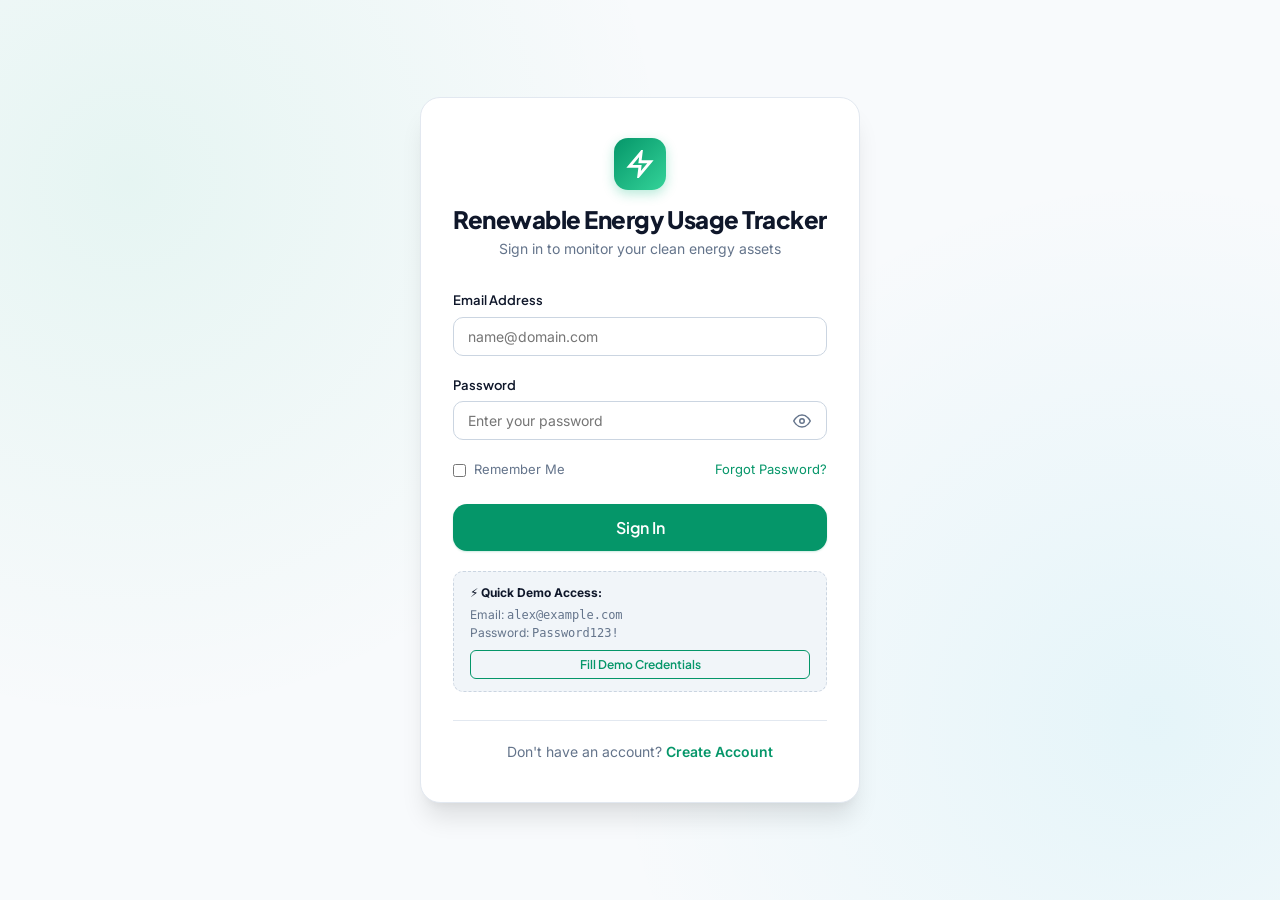
==== commit 1a9dc9ab: "Updated renewable energy tracker" ====
--- a/frontend/add-energy.html
+++ b/frontend/add-energy.html
@@ -3,7 +3,7 @@
 <head>
   <meta charset="UTF-8">
   <meta name="viewport" content="width=device-width, initial-scale=1.0">
-  <title>Add Energy Data & Sources - Renewable Energy Usage Tracker</title>
+  <title>Add Energy Data - Renewable Energy Usage Tracker</title>
   <link rel="stylesheet" href="css/style.css">
   <link rel="stylesheet" href="css/dashboard.css">
   <link rel="stylesheet" href="css/responsive.css">
@@ -19,7 +19,7 @@
           <svg width="22" height="22" viewBox="0 0 24 24" fill="none" stroke="currentColor" stroke-width="2.5"><path d="M13 2L3 14h9l-1 8 10-12h-9l1-8z"></path></svg>
         </div>
         <div>
-          <div class="sidebar-brand-title">Renewable Tracker</div>
+          <div class="sidebar-brand-title">Renewable Energy Usage Tracker</div>
           <div class="sidebar-brand-subtitle">Clean Energy Platform</div>
         </div>
       </div>
@@ -107,127 +107,33 @@
         <div class="page-header">
           <div>
             <h1 class="page-title">Add Energy Data & Sources</h1>
-            <p class="page-subtitle">Automatic generation telemetry, capacity history preservation, manual weather overrides, and energy storage tracking</p>
-          </div>
-        </div>
-
-        <!-- 2 Columns Grid: Left Sections (1 to 6) | Right Section 7 (Live Preview) -->
-        <div style="display: grid; grid-template-columns: 3fr 2fr; gap: 2rem; align-items: start;">
-          <div style="display: flex; flex-direction: column; gap: 1.75rem;">
-
-            <!-- ======================================================== -->
-            <!-- 1. RENEWABLE SOURCE CONFIGURATION                        -->
-            <!-- ======================================================== -->
-            <div class="card" id="source-config-card">
-              <div class="card-header">
-                <div class="step-header">
-                  <span class="step-badge">1</span>
-                  <div>
-                    <h3 class="card-title" style="margin: 0;">Renewable Source Configuration</h3>
-                    <p class="text-xs text-muted" style="margin: 0;">Configure your power sources to enable automatic daily generation tracking</p>
-                  </div>
-                </div>
-                <span class="badge badge-success" id="active-sources-badge">0 Active Sources</span>
-              </div>
-              <div class="card-body">
-                <form id="source-config-form" onsubmit="handleSaveSourceConfig(event)">
-                  <div style="display: grid; grid-template-columns: 1fr 1fr; gap: 1rem;">
-                    <div class="form-group">
-                      <label class="form-label" for="cfg-source-type">Source Type *</label>
-                      <select id="cfg-source-type" class="form-select" required>
-                        <option value="Solar">Solar</option>
-                        <option value="Wind">Wind</option>
-                        <option value="Hydro">Hydro</option>
-                        <option value="Biomass">Biomass</option>
-                        <option value="Geothermal">Geothermal</option>
-                        <option value="Other Renewable">Other Renewable</option>
-                      </select>
-                    </div>
-
-                    <div class="form-group">
-                      <label class="form-label" for="cfg-capacity">Installed Capacity (kW) *</label>
-                      <input type="number" step="0.1" id="cfg-capacity" class="form-control" placeholder="e.g. 5.0" required min="0">
-                    </div>
-                  </div>
-
-                  <div style="display: grid; grid-template-columns: 1fr 1fr; gap: 1rem;">
-                    <div class="form-group">
-                      <label class="form-label" for="cfg-expected-gen">Expected Daily Generation (kWh/day) *</label>
-                      <input type="number" step="0.1" id="cfg-expected-gen" class="form-control" placeholder="e.g. 15.0" required min="0">
-                    </div>
-
-                    <div class="form-group">
-                      <label class="form-label" for="cfg-effective-from">Effective From *</label>
-                      <input type="date" id="cfg-effective-from" class="form-control" required>
-                      <span class="form-hint">Historical records before this date remain preserved.</span>
-                    </div>
-                  </div>
-
-                  <div style="display: flex; gap: 0.75rem; justify-content: flex-end; margin-top: 0.5rem;">
-                    <button type="button" class="btn btn-secondary btn-sm" onclick="resetSourceConfigForm()">
-                      + Add Another Source
-                    </button>
-                    <button type="submit" id="btn-save-source-cfg" class="btn btn-primary btn-sm">
-                      Save Source Configuration
-                    </button>
-                  </div>
-                </form>
-
-                <!-- Configured Sources List / Cards -->
-                <div style="margin-top: 1.5rem; border-top: 1px solid var(--border-subtle); padding-top: 1rem;">
-                  <div style="font-weight: 700; font-size: 0.875rem; margin-bottom: 0.75rem; color: var(--text-muted); display: flex; justify-content: space-between; align-items: center;">
-                    <span>Configured Renewable Sources</span>
-                    <span class="text-xs text-muted">Click 'View History' to see capacity changes</span>
-                  </div>
-                  <div id="configured-sources-container" style="display: flex; flex-direction: column; gap: 0.75rem;">
-                    <div class="text-sm text-muted">Loading configured sources...</div>
-                  </div>
-                </div>
-              </div>
-            </div>
-
-            <!-- ======================================================== -->
-            <!-- 2. AUTOMATIC DAILY GENERATION                            -->
-            <!-- ======================================================== -->
-            <div class="card" id="daily-gen-card">
-              <div class="card-header">
-                <div class="step-header">
-                  <span class="step-badge">2</span>
-                  <div>
-                    <h3 class="card-title" style="margin: 0;">Automatic Daily Generation</h3>
-                    <p class="text-xs text-muted" style="margin: 0;">Normal generation is automatically computed from your active source capacity</p>
-                  </div>
-                </div>
-                <span class="badge badge-success" id="auto-telemetry-badge">⚡ Automatic Active</span>
-              </div>
-              <div class="card-body">
-                <div class="telemetry-banner">
-                  <div style="display: flex; align-items: center; justify-content: space-between; flex-wrap: wrap; gap: 0.75rem;">
-                    <div>
-                      <div class="text-xs text-muted font-semibold uppercase" style="letter-spacing: 0.05em;">Expected Generation for Selected Date</div>
-                      <div style="font-size: 1.5rem; font-weight: 800; color: var(--primary-600); margin-top: 0.15rem;">
-                        <span id="display-auto-gen">15.0</span> <span style="font-size: 1rem; font-weight: 600;">kWh</span>
-                      </div>
-                      <div class="text-xs text-muted" id="auto-gen-source-note" style="margin-top: 0.2rem;">
-                        Calculated from configured Solar (5.0 kW capacity)
-                      </div>
-                    </div>
-                    <div style="background: rgba(16, 185, 129, 0.15); border-radius: var(--radius-md); padding: 0.5rem 0.875rem; text-align: right;">
-                      <div class="text-xs font-bold text-primary" style="text-transform: uppercase;">Zero Daily Entry</div>
-                      <div class="text-xs text-muted">Auto-tracked daily</div>
-                    </div>
-                  </div>
-                </div>
-
+            <p class="page-subtitle">Automatic generation telemetry, source capacity management, and consumption logging</p>
+          </div>
+        </div>
+
+        <!-- Single Streamlined Clean Container -->
+        <div style="max-width: 900px; margin: 0 auto; display: flex; flex-direction: column; gap: 1.5rem;">
+
+          <!-- ======================================================== -->
+          <!-- 1. RENEWABLE SOURCE CONFIGURATION                        -->
+          <!-- ======================================================== -->
+          <div class="card" id="source-config-card">
+            <div class="card-header">
+              <div class="step-header">
+                <span class="step-badge">1</span>
+                <div>
+                  <h3 class="card-title" style="margin: 0;">Renewable Source Configuration</h3>
+                  <p class="text-xs text-muted" style="margin: 0;">Configure your power sources to enable automatic daily generation tracking</p>
+                </div>
+              </div>
+              <span class="badge badge-success" id="active-sources-badge">0 Active Sources</span>
+            </div>
+            <div class="card-body">
+              <form id="source-config-form" onsubmit="handleSaveSourceConfig(event)">
                 <div style="display: grid; grid-template-columns: 1fr 1fr; gap: 1rem;">
                   <div class="form-group">
-                    <label class="form-label" for="record-date">Date *</label>
-                    <input type="date" id="record-date" class="form-control" required onchange="handleDateOrSourceChange()">
-                  </div>
-
-                  <div class="form-group">
-                    <label class="form-label" for="record-source">Renewable Source *</label>
-                    <select id="record-source" class="form-select" required onchange="handleDateOrSourceChange()">
+                    <label class="form-label" for="cfg-source-type">Source Type *</label>
+                    <select id="cfg-source-type" class="form-select" required>
                       <option value="Solar">Solar</option>
                       <option value="Wind">Wind</option>
                       <option value="Hydro">Hydro</option>
@@ -236,160 +142,208 @@
                       <option value="Other Renewable">Other Renewable</option>
                     </select>
                   </div>
-                </div>
-
-                <!-- ======================================================== -->
-                <!-- 3. MANUAL DAILY OVERRIDE                                -->
-                <!-- ======================================================== -->
-                <div style="background-color: var(--bg-surface-subtle); border-radius: var(--radius-lg); padding: 1.125rem; border: 1px solid var(--border-subtle); margin-top: 0.75rem;">
-                  <div style="display: flex; align-items: center; justify-content: space-between;">
-                    <div class="step-header">
-                      <span class="step-badge warning" style="width: 24px; height: 24px; font-size: 0.75rem;">3</span>
-                      <div>
-                        <span style="font-weight: 700; font-size: 0.9375rem;">Manual Daily Override</span>
-                        <span class="text-xs text-muted" style="display: block;">Use only if weather, rain, or maintenance changed output for this specific date</span>
-                      </div>
+
+                  <div class="form-group">
+                    <label class="form-label" for="cfg-capacity">Installed Capacity (kW) *</label>
+                    <input type="number" step="0.1" id="cfg-capacity" class="form-control" placeholder="e.g. 5.0" required min="0">
+                  </div>
+                </div>
+
+                <div style="display: grid; grid-template-columns: 1fr 1fr; gap: 1rem;">
+                  <div class="form-group">
+                    <label class="form-label" for="cfg-expected-gen">Expected Daily Generation (kWh/day) *</label>
+                    <input type="number" step="0.1" id="cfg-expected-gen" class="form-control" placeholder="e.g. 15.0" required min="0">
+                  </div>
+
+                  <div class="form-group">
+                    <label class="form-label" for="cfg-effective-from">Effective From *</label>
+                    <input type="date" id="cfg-effective-from" class="form-control" required>
+                    <span class="form-hint">Historical records before this date remain preserved.</span>
+                  </div>
+                </div>
+
+                <div style="display: flex; gap: 0.75rem; justify-content: flex-end; margin-top: 0.5rem;">
+                  <button type="button" class="btn btn-secondary btn-sm" onclick="resetSourceConfigForm()">
+                    + Add Another Source
+                  </button>
+                  <button type="submit" id="btn-save-source-cfg" class="btn btn-primary btn-sm">
+                    Save Source Configuration
+                  </button>
+                </div>
+              </form>
+
+              <!-- Configured Sources List -->
+              <div style="margin-top: 1.5rem; border-top: 1px solid var(--border-subtle); padding-top: 1rem;">
+                <div style="font-weight: 700; font-size: 0.875rem; margin-bottom: 0.75rem; color: var(--text-muted); display: flex; justify-content: space-between; align-items: center;">
+                  <span>Configured Renewable Sources</span>
+                  <span class="text-xs text-muted">Click 'View History' to see capacity changes</span>
+                </div>
+                <div id="configured-sources-container" style="display: flex; flex-direction: column; gap: 0.75rem;">
+                  <div class="text-sm text-muted">Loading configured sources...</div>
+                </div>
+              </div>
+            </div>
+          </div>
+
+          <!-- ======================================================== -->
+          <!-- 2. DAILY GENERATION & CONSUMPTION LOGGING               -->
+          <!-- ======================================================== -->
+          <div class="card" id="daily-gen-card">
+            <div class="card-header">
+              <div class="step-header">
+                <span class="step-badge">2</span>
+                <div>
+                  <h3 class="card-title" style="margin: 0;">Log Energy Generation & Consumption</h3>
+                  <p class="text-xs text-muted" style="margin: 0;">Automatic expected generation with optional daily manual override and storage dispatch</p>
+                </div>
+              </div>
+              <span class="badge badge-success" id="auto-telemetry-badge">⚡ Automatic Active</span>
+            </div>
+            <div class="card-body">
+              <!-- Expected Generation Banner -->
+              <div class="telemetry-banner" style="margin-bottom: 1.25rem;">
+                <div style="display: flex; align-items: center; justify-content: space-between; flex-wrap: wrap; gap: 0.75rem;">
+                  <div>
+                    <div class="text-xs text-muted font-semibold uppercase" style="letter-spacing: 0.05em;">Expected Generation for Selected Date</div>
+                    <div style="font-size: 1.5rem; font-weight: 800; color: var(--primary-600); margin-top: 0.15rem;">
+                      <span id="display-auto-gen">15.0</span> <span style="font-size: 1rem; font-weight: 600;">kWh</span>
                     </div>
-                    <label class="checkbox-label" style="margin: 0; cursor: pointer; background: var(--bg-surface); padding: 0.35rem 0.75rem; border-radius: var(--radius-md); border: 1px solid var(--border-strong);">
-                      <input type="checkbox" id="chk-enable-override" onchange="toggleOverrideFields()">
-                      <span class="form-label" style="margin: 0; font-weight: 700; color: #f59e0b;">Override today's generation</span>
-                    </label>
-                  </div>
-
-                  <!-- Override Inputs (Visible when checked) -->
-                  <div id="override-fields-box" style="display: none; margin-top: 1rem; border-top: 1px dashed var(--border-strong); padding-top: 1rem;">
-                    <div style="display: grid; grid-template-columns: 1fr 1.5fr; gap: 1rem;">
-                      <div class="form-group" style="margin-bottom: 0;">
-                        <label class="form-label" for="record-actual-gen">Override Generation (kWh) *</label>
-                        <input type="number" step="0.1" id="record-actual-gen" class="form-control" placeholder="e.g. 6.0" min="0">
-                      </div>
-                      <div class="form-group" style="margin-bottom: 0;">
-                        <label class="form-label" for="record-override-reason">Reason for Override *</label>
-                        <input type="text" id="record-override-reason" class="form-control" placeholder="e.g. Heavy rain & overcast skies">
-                      </div>
+                    <div class="text-xs text-muted" id="auto-gen-source-note" style="margin-top: 0.2rem;">
+                      Calculated from configured Solar
                     </div>
                   </div>
-
-                  <!-- Visual Generation Comparison Display -->
-                  <div class="gen-comparison-grid">
-                    <div class="comparison-box">
-                      <div class="comp-label">Automatic Generation</div>
-                      <div class="comp-val" id="lbl-auto-val">15.0 kWh</div>
+                  <div style="background: rgba(16, 185, 129, 0.15); border-radius: var(--radius-md); padding: 0.5rem 0.875rem; text-align: right;">
+                    <div class="text-xs font-bold text-primary" style="text-transform: uppercase;">Zero Daily Entry</div>
+                    <div class="text-xs text-muted">Auto-tracked daily</div>
+                  </div>
+                </div>
+              </div>
+
+              <!-- Date & Renewable Source Selection -->
+              <div style="display: grid; grid-template-columns: 1fr 1fr; gap: 1rem; margin-bottom: 1rem;">
+                <div class="form-group">
+                  <label class="form-label" for="record-date">Date *</label>
+                  <input type="date" id="record-date" class="form-control" required onchange="handleDateOrSourceChange()">
+                </div>
+
+                <div class="form-group">
+                  <label class="form-label" for="record-source">Renewable Source *</label>
+                  <select id="record-source" class="form-select" required onchange="handleDateOrSourceChange()">
+                    <option value="Solar">Solar</option>
+                    <option value="Wind">Wind</option>
+                    <option value="Hydro">Hydro</option>
+                    <option value="Biomass">Biomass</option>
+                    <option value="Geothermal">Geothermal</option>
+                    <option value="Other Renewable">Other Renewable</option>
+                  </select>
+                </div>
+              </div>
+
+              <!-- Optional Manual Daily Override -->
+              <div style="background-color: var(--bg-surface-subtle); border-radius: var(--radius-lg); padding: 1.125rem; border: 1px solid var(--border-subtle); margin-bottom: 1.25rem;">
+                <div style="display: flex; align-items: center; justify-content: space-between; flex-wrap: wrap; gap: 0.5rem;">
+                  <div>
+                    <span style="font-weight: 700; font-size: 0.9375rem;">Manual Weather Override (Optional)</span>
+                    <span class="text-xs text-muted" style="display: block;">Use only if weather, rain, or maintenance changed output for this date</span>
+                  </div>
+                  <label class="checkbox-label" style="margin: 0; cursor: pointer; background: var(--bg-surface); padding: 0.35rem 0.75rem; border-radius: var(--radius-md); border: 1px solid var(--border-strong);">
+                    <input type="checkbox" id="chk-enable-override" onchange="toggleOverrideFields()">
+                    <span class="form-label" style="margin: 0; font-weight: 700; color: #f59e0b;">Override generation</span>
+                  </label>
+                </div>
+
+                <!-- Override Inputs (Visible when checked) -->
+                <div id="override-fields-box" style="display: none; margin-top: 1rem; border-top: 1px dashed var(--border-strong); padding-top: 1rem;">
+                  <div style="display: grid; grid-template-columns: 1fr 1.5fr; gap: 1rem;">
+                    <div class="form-group" style="margin-bottom: 0;">
+                      <label class="form-label" for="record-actual-gen">Override Generation (kWh) *</label>
+                      <input type="number" step="0.1" id="record-actual-gen" class="form-control" placeholder="e.g. 6.0" min="0">
                     </div>
-                    <div class="comparison-box">
-                      <div class="comp-label">Manual Override</div>
-                      <div class="comp-val" id="lbl-override-val" style="color: #f59e0b;">None</div>
+                    <div class="form-group" style="margin-bottom: 0;">
+                      <label class="form-label" for="record-override-reason">Reason for Override *</label>
+                      <input type="text" id="record-override-reason" class="form-control" placeholder="e.g. Heavy rain & overcast skies">
                     </div>
-                    <div class="comparison-box highlight">
-                      <div class="comp-label">Final Generation</div>
-                      <div class="comp-val" id="lbl-final-val">15.0 kWh</div>
-                    </div>
-                  </div>
-                </div>
-
-              </div>
-            </div>
-
-            <!-- ======================================================== -->
-            <!-- 4. ENERGY CONSUMPTION & 5. SURPLUS / STORAGE LEDGER     -->
-            <!-- ======================================================== -->
-            <div class="card" id="consumption-storage-card">
-              <div class="card-header">
-                <div class="step-header">
-                  <span class="step-badge info">4 & 5</span>
-                  <div>
-                    <h3 class="card-title" style="margin: 0;">Energy Consumption & Storage Ledger</h3>
-                    <p class="text-xs text-muted" style="margin: 0;">Record usage, calculate today's surplus, and dispatch from battery storage</p>
-                  </div>
-                </div>
-              </div>
-              <div class="card-body">
-                <!-- Section 4: Energy Consumption -->
-                <div style="font-weight: 700; font-size: 0.875rem; color: var(--text-main); margin-bottom: 0.75rem; text-transform: uppercase; letter-spacing: 0.05em;">
-                  4. Energy Consumption Inputs
-                </div>
+                  </div>
+                </div>
+
+                <!-- Generation Comparison -->
+                <div class="gen-comparison-grid" style="margin-top: 1rem;">
+                  <div class="comparison-box">
+                    <div class="comp-label">Automatic Generation</div>
+                    <div class="comp-val" id="lbl-auto-val">15.0 kWh</div>
+                  </div>
+                  <div class="comparison-box">
+                    <div class="comp-label">Manual Override</div>
+                    <div class="comp-val" id="lbl-override-val" style="color: #f59e0b;">None</div>
+                  </div>
+                  <div class="comparison-box highlight">
+                    <div class="comp-label">Final Generation</div>
+                    <div class="comp-val" id="lbl-final-val">15.0 kWh</div>
+                  </div>
+                </div>
+              </div>
+
+              <!-- Renewable Consumption Input -->
+              <div style="margin-bottom: 1.25rem;">
+                <div class="form-group">
+                  <label class="form-label" for="record-ren-con" style="font-weight: 700; font-size: 0.9375rem;">Renewable Energy Consumed (kWh) *</label>
+                  <input type="number" step="0.1" id="record-ren-con" class="form-control" placeholder="e.g. 10.0" required min="0">
+                  <span class="form-hint">Directly utilized from clean renewable generation</span>
+                </div>
+              </div>
+
+              <!-- Storage & Surplus Ledger -->
+              <div style="border-top: 1px solid var(--border-subtle); padding-top: 1rem; margin-bottom: 1.25rem;">
+                <div style="font-weight: 700; font-size: 0.875rem; color: var(--text-main); margin-bottom: 0.75rem; display: flex; align-items: center; justify-content: space-between;">
+                  <span>Renewable Surplus & Storage</span>
+                  <span class="badge badge-info" id="badge-avail-storage">Available Storage: 0.0 kWh</span>
+                </div>
+
+                <!-- Live Formula Banner -->
+                <div style="background: rgba(2, 132, 199, 0.08); border: 1px solid rgba(2, 132, 199, 0.2); border-radius: var(--radius-md); padding: 0.75rem 1rem; margin-bottom: 1rem;">
+                  <div style="font-size: 0.75rem; color: var(--text-muted); font-weight: 600; margin-bottom: 0.25rem;">
+                    SURPLUS FORMULA:
+                  </div>
+                  <div style="font-size: 0.8125rem; font-family: monospace; font-weight: 700; color: var(--text-main);">
+                    Previous Storage (<span id="calc-lbl-prev">0.0</span>) + Generation (<span id="calc-lbl-gen">15.0</span>) - Renewable Consumed (<span id="calc-lbl-ren">0.0</span>) = Today's Surplus (<span id="calc-lbl-surplus" class="text-primary">+15.0</span>)
+                  </div>
+                </div>
+
+                <div style="display: grid; grid-template-columns: 1.5fr 1fr; gap: 1rem; align-items: center;">
+                  <div class="form-group" style="margin-bottom: 0;">
+                    <label class="form-label" for="record-storage-used">Use Stored Renewable Energy (kWh)</label>
+                    <input type="number" step="0.1" id="record-storage-used" class="form-control" placeholder="0.0" value="0.0" min="0">
+                    <span class="form-hint">Dispatched from battery (Cannot exceed available storage)</span>
+                  </div>
+
+                  <div style="background: var(--bg-surface-subtle); padding: 0.75rem 1rem; border-radius: var(--radius-md); border: 1px solid var(--border-subtle);">
+                    <div class="text-xs text-muted font-semibold">Remaining Battery Storage</div>
+                    <div style="font-size: 1.25rem; font-weight: 800; color: #0284c7;" id="lbl-rem-storage-calc">0.0 kWh</div>
+                  </div>
+                </div>
+              </div>
+
+              <!-- Tariff, Currency & Notes -->
+              <div style="border-top: 1px solid var(--border-subtle); padding-top: 1rem;">
                 <div style="display: grid; grid-template-columns: 1fr 1fr; gap: 1rem;">
                   <div class="form-group">
-                    <label class="form-label" for="record-ren-con">Renewable Energy Consumed (kWh) *</label>
-                    <input type="number" step="0.1" id="record-ren-con" class="form-control" placeholder="e.g. 10.0" required min="0">
-                    <span class="form-hint">Directly utilized from today's clean power output</span>
-                  </div>
-
-                  <div class="form-group">
-                    <label class="form-label" for="record-grid-con">Grid Energy Consumed (kWh) *</label>
-                    <input type="number" step="0.1" id="record-grid-con" class="form-control" placeholder="0.0" value="0.0" min="0">
-                    <span class="form-hint">Supplemental energy drawn from fossil grid</span>
-                  </div>
-                </div>
-
-                <!-- Section 5: Renewable Surplus & Storage -->
-                <div style="border-top: 1px solid var(--border-subtle); padding-top: 1rem; margin-top: 0.75rem;">
-                  <div style="font-weight: 700; font-size: 0.875rem; color: var(--text-main); margin-bottom: 0.75rem; text-transform: uppercase; letter-spacing: 0.05em; display: flex; align-items: center; justify-content: space-between;">
-                    <span>5. Renewable Surplus & Storage Ledger</span>
-                    <span class="badge badge-info" id="badge-avail-storage">Available: 0.0 kWh</span>
-                  </div>
-
-                  <!-- Live Formula Banner -->
-                  <div style="background: rgba(2, 132, 199, 0.08); border: 1px solid rgba(2, 132, 199, 0.2); border-radius: var(--radius-md); padding: 0.875rem 1rem; margin-bottom: 1rem;">
-                    <div style="font-size: 0.75rem; color: var(--text-muted); font-weight: 600; margin-bottom: 0.25rem;">
-                      SURPLUS & STORAGE FORMULA:
-                    </div>
-                    <div style="font-size: 0.875rem; font-family: monospace; font-weight: 700; color: var(--text-main);">
-                      Previous Storage (<span id="calc-lbl-prev">0.0</span>) + Generation (<span id="calc-lbl-gen">15.0</span>) - Renewable Consumed (<span id="calc-lbl-ren">0.0</span>) = Today's Surplus (<span id="calc-lbl-surplus" class="text-primary">+15.0</span>)
-                    </div>
-                  </div>
-
-                  <div style="display: grid; grid-template-columns: 1.5fr 1fr; gap: 1rem; align-items: center;">
-                    <div class="form-group" style="margin-bottom: 0;">
-                      <label class="form-label" for="record-storage-used">Use Stored Renewable Energy (kWh)</label>
-                      <input type="number" step="0.1" id="record-storage-used" class="form-control" placeholder="0.0" value="0.0" min="0">
-                      <span class="form-hint">Dispatched from battery (Cannot exceed available storage balance)</span>
-                    </div>
-
-                    <div style="background: var(--bg-surface-subtle); padding: 0.75rem 1rem; border-radius: var(--radius-md); border: 1px solid var(--border-subtle);">
-                      <div class="text-xs text-muted font-semibold">Remaining Battery Storage</div>
-                      <div style="font-size: 1.25rem; font-weight: 800; color: #0284c7;" id="lbl-rem-storage-calc">0.0 kWh</div>
-                    </div>
-                  </div>
-                </div>
-              </div>
-            </div>
-
-            <!-- ======================================================== -->
-            <!-- 6. ELECTRICITY TARIFF & CURRENCY                        -->
-            <!-- ======================================================== -->
-            <div class="card" id="tariff-currency-card">
-              <div class="card-header">
-                <div class="step-header">
-                  <span class="step-badge">6</span>
-                  <div>
-                    <h3 class="card-title" style="margin: 0;">Electricity Tariff & Currency</h3>
-                    <p class="text-xs text-muted" style="margin: 0;">Selected currency and tariff rate apply dynamically to savings and exports</p>
-                  </div>
-                </div>
-              </div>
-              <div class="card-body">
-                <div style="display: grid; grid-template-columns: 1fr 1fr; gap: 1rem;">
-                  <div class="form-group">
-                    <label class="form-label" for="record-currency-code">Currency Selection *</label>
+                    <label class="form-label" for="record-currency-code">Currency *</label>
                     <select id="record-currency-code" class="form-select" onchange="handleCurrencySelectionChange()">
                       <option value="INR">Indian Rupee (INR ₹)</option>
                       <option value="USD">US Dollar (USD $)</option>
                       <option value="EUR">Euro (EUR €)</option>
                       <option value="GBP">British Pound (GBP £)</option>
                     </select>
-                    <span class="form-hint">Updates all currency symbols on this page</span>
-                  </div>
-
-                  <div class="form-group">
-                    <label class="form-label" for="record-tariff">Grid Electricity Tariff (<span class="currency-sym-label">₹</span>/kWh) *</label>
+                  </div>
+
+                  <div class="form-group">
+                    <label class="form-label" for="record-tariff">Electricity Tariff (<span class="currency-sym-label">₹</span>/kWh) *</label>
                     <input type="number" step="0.0001" id="record-tariff" class="form-control" placeholder="9.0" min="0">
-                    <span class="form-hint">Example: ₹9/kWh (INR) or $0.12/kWh (USD)</span>
                   </div>
                 </div>
 
                 <div class="form-group" style="margin-bottom: 0;">
-                  <label class="form-label" for="record-notes">Notes / Telemetry Details</label>
+                  <label class="form-label" for="record-notes">Notes / Details</label>
                   <input type="text" id="record-notes" class="form-control" placeholder="Optional notes (e.g. Inverter #1, morning peak output)...">
                 </div>
 
@@ -403,74 +357,10 @@
                   </button>
                 </div>
               </div>
-            </div>
-
-          </div>
-
-          <!-- ======================================================== -->
-          <!-- 7. LIVE CALCULATIONS PREVIEW (STICKY RIGHT SIDEBAR)      -->
-          <!-- ======================================================== -->
-          <div style="position: sticky; top: 1.5rem; display: flex; flex-direction: column; gap: 1.25rem;">
-            <div class="card" style="background: linear-gradient(135deg, var(--bg-surface), var(--bg-surface-subtle)); box-shadow: var(--shadow-lg);">
-              <div class="card-header">
-                <div class="step-header">
-                  <span class="step-badge" style="background: #0284c7;">7</span>
-                  <h3 class="card-title" style="margin: 0;">Live Calculations Preview</h3>
-                </div>
-                <span class="badge badge-success">Real-Time</span>
-              </div>
-              <div class="card-body">
-                <!-- Detailed Storage Ledger Box -->
-                <div style="background: rgba(16, 185, 129, 0.08); border: 1px solid rgba(16, 185, 129, 0.25); border-radius: var(--radius-md); padding: 1rem; margin-bottom: 1.25rem;">
-                  <div style="font-weight: 700; font-size: 0.8125rem; color: var(--primary-700); margin-bottom: 0.5rem; display: flex; align-items: center; justify-content: space-between;">
-                    <span>🔋 Storage Ledger Breakdown</span>
-                    <span class="badge badge-neutral" style="font-size: 0.65rem;">Auto-Balanced</span>
-                  </div>
-                  <div style="display: grid; grid-template-columns: 1fr 1fr; gap: 0.5rem; font-size: 0.8125rem;">
-                    <div><span class="text-muted">Previous Storage:</span> <strong id="prev-storage-bal">0.0 kWh</strong></div>
-                    <div><span class="text-muted">Final Generation:</span> <strong id="preview-gen-val" class="text-primary">15.0 kWh</strong></div>
-                    <div><span class="text-muted">Renewable Consumed:</span> <strong id="preview-ren-con-val">0.0 kWh</strong></div>
-                    <div><span class="text-muted">Today's Surplus:</span> <strong id="preview-surplus-val" class="text-primary">+15.0 kWh</strong></div>
-                    <div><span class="text-muted">Storage Used:</span> <strong id="preview-stor-used-val" style="color: #0284c7;">0.0 kWh</strong></div>
-                    <div><span class="text-muted">Remaining Storage:</span> <strong id="preview-rem-storage" class="font-bold text-primary">15.0 kWh</strong></div>
-                  </div>
-                </div>
-
-                <div style="margin-bottom: 1.25rem;">
-                  <div class="text-xs text-muted font-semibold uppercase">Total Electricity Consumed</div>
-                  <div id="preview-total-consumed" class="font-bold text-2xl" style="color: var(--text-main); margin-top: 0.15rem;">0.0 kWh</div>
-                  <div class="text-xs text-muted">(Renewable Consumed + Storage Used + Grid Consumed)</div>
-                </div>
-
-                <div style="margin-bottom: 1.25rem;">
-                  <div class="text-xs text-muted font-semibold uppercase">Renewable Energy Share</div>
-                  <div id="preview-ren-pct" class="font-bold text-2xl text-primary" style="margin-top: 0.15rem;">0%</div>
-                  <div class="text-xs text-muted">((Clean Consumed / Total Consumed) × 100)</div>
-                </div>
-
-                <div style="margin-bottom: 1.25rem;">
-                  <div class="text-xs text-muted font-semibold uppercase">Estimated CO2 Avoided</div>
-                  <div id="preview-co2" class="font-bold text-2xl text-primary" style="margin-top: 0.15rem;">0.00 kg CO2</div>
-                  <div class="text-xs text-muted">(Clean Consumed × 0.82 kg/kWh)</div>
-                </div>
-
-                <div style="border-top: 1px solid var(--border-subtle); padding-top: 1rem;">
-                  <div class="text-xs text-muted font-semibold uppercase">Estimated Cost Savings</div>
-                  <div id="preview-savings" class="font-bold text-3xl" style="color: #f59e0b; margin-top: 0.15rem;">₹0.00</div>
-                  <div class="text-xs text-muted">Calculated at <span id="preview-rate-label">₹9.00</span>/kWh tariff rate</div>
-                </div>
-              </div>
-            </div>
-
-            <!-- Zero Entry Automation UX Guide -->
-            <div style="background-color: var(--bg-surface); border: 1px solid var(--border-subtle); border-radius: var(--radius-lg); padding: 1.25rem; font-size: 0.8125rem; color: var(--text-muted);">
-              <div style="font-weight: 700; color: var(--text-main); margin-bottom: 0.375rem; display: flex; align-items: center; gap: 0.375rem;">
-                <svg width="16" height="16" viewBox="0 0 24 24" fill="none" stroke="#10b981" stroke-width="2.5"><circle cx="12" cy="12" r="10"></circle><line x1="12" y1="16" x2="12" y2="12"></line><line x1="12" y1="8" x2="12.01" y2="8"></line></svg>
-                Automatic Tracking Workflow
-              </div>
-              Once you configure your sources in <strong>Section 1</strong> (e.g. Solar 15 kWh/day, Wind 10 kWh/day), daily generation is filled automatically for every date. You only enter actual consumption or occasional weather overrides!
-            </div>
-          </div>
+
+            </div>
+          </div>
+
         </div>
       </div>
     </main>
